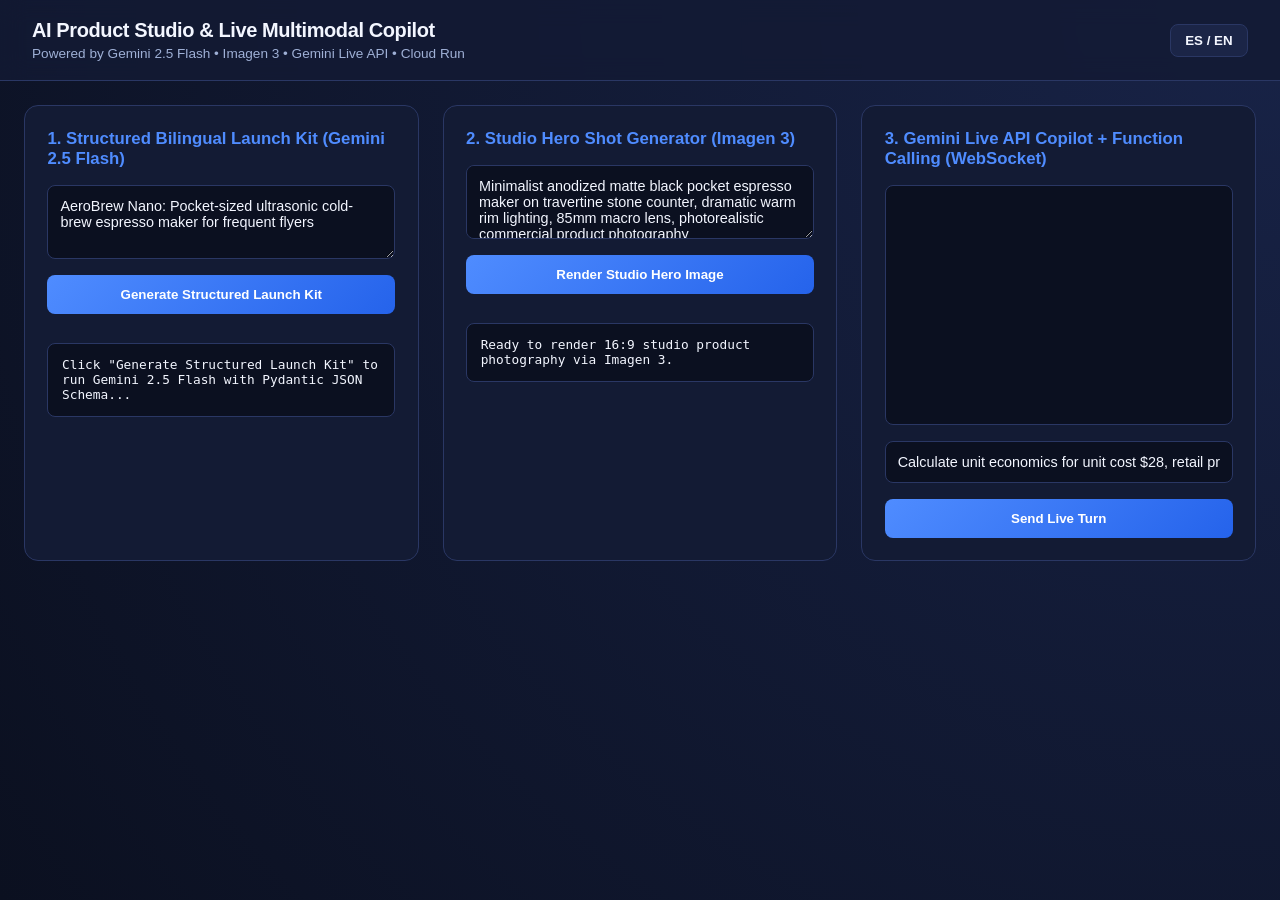
==== milestone-project/app/static/index.html @ a50e4088 "feat: initialize bilingual (EN/ES) Google AI Studio Zero-to-Hero course, labs, Cloud Run capstone & " ====
<!DOCTYPE html>
<html lang="en">
<head>
  <meta charset="UTF-8" />
  <meta name="viewport" content="width=device-width, initial-scale=1.0" />
  <title>AI Product Studio & Live Multimodal Copilot</title>
  <style>
    :root {
      --bg: #0b1020;
      --surface: #131b34;
      --surface-alt: #1b2547;
      --accent: #4f8cff;
      --accent-2: #34d399;
      --text: #f3f6ff;
      --muted: #9fb0d6;
      --border: #2a3764;
    }
    * { box-sizing: border-box; }
    body {
      margin: 0;
      font-family: 'Inter', -apple-system, BlinkMacSystemFont, sans-serif;
      background: radial-gradient(circle at top right, #182347, var(--bg));
      color: var(--text);
      min-height: 100vh;
    }
    header {
      display: flex;
      justify-content: space-between;
      align-items: center;
      padding: 1.2rem 2rem;
      border-bottom: 1px solid var(--border);
      background: rgba(19, 27, 52, 0.85);
      backdrop-filter: blur(12px);
    }
    .brand h1 { margin: 0; font-size: 1.25rem; letter-spacing: -0.02em; }
    .brand p { margin: 0.25rem 0 0; font-size: 0.85rem; color: var(--muted); }
    .lang-toggle {
      background: var(--surface-alt);
      color: var(--text);
      border: 1px solid var(--border);
      padding: 0.5rem 0.9rem;
      border-radius: 8px;
      cursor: pointer;
      font-weight: 600;
    }
    main {
      max-width: 1280px;
      margin: 1.5rem auto;
      padding: 0 1.5rem;
      display: grid;
      grid-template-columns: repeat(auto-fit, minmax(360px, 1fr));
      gap: 1.5rem;
    }
    .card {
      background: var(--surface);
      border: 1px solid var(--border);
      border-radius: 14px;
      padding: 1.4rem;
      display: flex;
      flex-direction: column;
      gap: 1rem;
    }
    .card h2 { margin: 0; font-size: 1.05rem; color: var(--accent); }
    textarea, input {
      width: 100%;
      background: var(--bg);
      color: var(--text);
      border: 1px solid var(--border);
      border-radius: 8px;
      padding: 0.75rem;
      font-family: inherit;
      font-size: 0.9rem;
    }
    button.primary {
      background: linear-gradient(135deg, var(--accent), #2563eb);
      color: white;
      border: none;
      border-radius: 8px;
      padding: 0.75rem 1rem;
      font-weight: 600;
      cursor: pointer;
    }
    pre {
      background: var(--bg);
      border: 1px solid var(--border);
      border-radius: 8px;
      padding: 0.85rem;
      font-size: 0.8rem;
      max-height: 280px;
      overflow: auto;
      white-space: pre-wrap;
    }
    #hero-preview {
      width: 100%;
      border-radius: 10px;
      border: 1px solid var(--border);
      display: none;
    }
    .chat-log {
      background: var(--bg);
      border: 1px solid var(--border);
      border-radius: 8px;
      padding: 0.85rem;
      height: 240px;
      overflow-y: auto;
      font-size: 0.85rem;
      display: flex;
      flex-direction: column;
      gap: 0.5rem;
    }
    .msg-user { color: var(--accent-2); }
    .msg-tool { color: #fbbf24; font-family: monospace; font-size: 0.78rem; }
  </style>
</head>
<body>
  <header>
    <div class="brand">
      <h1 id="title-main">AI Product Studio & Live Multimodal Copilot</h1>
      <p id="title-sub">Powered by Gemini 2.5 Flash • Imagen 3 • Gemini Live API • Cloud Run</p>
    </div>
    <button class="lang-toggle" id="lang-btn" onclick="toggleLanguage()">ES / EN</button>
  </header>

  <main>
    <!-- 1. Structured Launch Brief Generator -->
    <section class="card">
      <h2 id="h-brief">1. Structured Bilingual Launch Kit (Gemini 2.5 Flash)</h2>
      <textarea id="concept-input" rows="3">AeroBrew Nano: Pocket-sized ultrasonic cold-brew espresso maker for frequent flyers</textarea>
      <button class="primary" onclick="generateBrief()" id="btn-brief">Generate Structured Launch Kit</button>
      <pre id="brief-output">Click "Generate Structured Launch Kit" to run Gemini 2.5 Flash with Pydantic JSON Schema...</pre>
    </section>

    <!-- 2. Imagen 3 Hero Studio -->
    <section class="card">
      <h2 id="h-imagen">2. Studio Hero Shot Generator (Imagen 3)</h2>
      <textarea id="imagen-prompt" rows="3">Minimalist anodized matte black pocket espresso maker on travertine stone counter, dramatic warm rim lighting, 85mm macro lens, photorealistic commercial product photography</textarea>
      <button class="primary" onclick="generateImage()" id="btn-imagen">Render Studio Hero Image</button>
      <img id="hero-preview" alt="Generated Imagen 3 Hero Shot" />
      <pre id="imagen-status">Ready to render 16:9 studio product photography via Imagen 3.</pre>
    </section>

    <!-- 3. Gemini Live API WebSocket Copilot -->
    <section class="card">
      <h2 id="h-live">3. Gemini Live API Copilot + Function Calling (WebSocket)</h2>
      <div class="chat-log" id="chat-log"></div>
      <input id="live-input" type="text" value="Calculate unit economics for unit cost $28, retail price $99, and CAC $22." />
      <button class="primary" onclick="sendLiveMessage()" id="btn-live">Send Live Turn</button>
    </section>
  </main>

  <script>
    let lang = 'en';
    let ws = null;

    const I18N = {
      en: {
        titleMain: 'AI Product Studio & Live Multimodal Copilot',
        titleSub: 'Powered by Gemini 2.5 Flash • Imagen 3 • Gemini Live API • Cloud Run',
        hBrief: '1. Structured Bilingual Launch Kit (Gemini 2.5 Flash)',
        btnBrief: 'Generate Structured Launch Kit',
        hImagen: '2. Studio Hero Shot Generator (Imagen 3)',
        btnImagen: 'Render Studio Hero Image',
        hLive: '3. Gemini Live API Copilot + Function Calling (WebSocket)',
        btnLive: 'Send Live Turn',
      },
      es: {
        titleMain: 'Estudio de Productos IA y Copiloto Multimodal en Vivo',
        titleSub: 'Impulsado por Gemini 2.5 Flash • Imagen 3 • Gemini Live API • Cloud Run',
        hBrief: '1. Kit de Lanzamiento Estructurado Bilingüe (Gemini 2.5 Flash)',
        btnBrief: 'Generar Kit de Lanzamiento JSON',
        hImagen: '2. Generador de Fotografía Hero de Estudio (Imagen 3)',
        btnImagen: 'Renderizar Fotografía con Imagen 3',
        hLive: '3. Copiloto en Vivo Gemini Live API + Herramientas (WebSocket)',
        btnLive: 'Enviar Mensaje en Vivo',
      }
    };

    function toggleLanguage() {
      lang = lang === 'en' ? 'es' : 'en';
      const t = I18N[lang];
      document.getElementById('title-main').textContent = t.titleMain;
      document.getElementById('title-sub').textContent = t.titleSub;
      document.getElementById('h-brief').textContent = t.hBrief;
      document.getElementById('btn-brief').textContent = t.btnBrief;
      document.getElementById('h-imagen').textContent = t.hImagen;
      document.getElementById('btn-imagen').textContent = t.btnImagen;
      document.getElementById('h-live').textContent = t.hLive;
      document.getElementById('btn-live').textContent = t.btnLive;
    }

    async function generateBrief() {
      const out = document.getElementById('brief-output');
      out.textContent = 'Generating structured bilingual brief with Gemini 2.5 Flash...';
      try {
        const res = await fetch('/api/generate-brief', {
          method: 'POST',
          headers: { 'Content-Type': 'application/json' },
          body: JSON.stringify({ concept: document.getElementById('concept-input').value })
        });
        const data = await res.json();
        out.textContent = JSON.stringify(data, null, 2);
        if (data.imagen_hero_prompt) {
          document.getElementById('imagen-prompt').value = data.imagen_hero_prompt;
        }
      } catch (err) {
        out.textContent = 'Error: ' + err.message;
      }
    }

    async function generateImage() {
      const status = document.getElementById('imagen-status');
      const img = document.getElementById('hero-preview');
      status.textContent = 'Rendering 16:9 product hero image with Imagen 3...';
      try {
        const res = await fetch('/api/generate-image', {
          method: 'POST',
          headers: { 'Content-Type': 'application/json' },
          body: JSON.stringify({ prompt: document.getElementById('imagen-prompt').value })
        });
        const data = await res.json();
        if (data.image_base64) {
          img.src = `data:${data.mime_type};base64,${data.image_base64}`;
          img.style.display = 'block';
          status.textContent = 'Rendered successfully via imagen-3.0-generate-002.';
        } else {
          status.textContent = JSON.stringify(data);
        }
      } catch (err) {
        status.textContent = 'Error: ' + err.message;
      }
    }

    function ensureWebSocket() {
      if (ws && ws.readyState === WebSocket.OPEN) return ws;
      const proto = location.protocol === 'https:' ? 'wss:' : 'ws:';
      ws = new WebSocket(`${proto}//${location.host}/ws/live-copilot`);
      const log = document.getElementById('chat-log');
      let currentBotSpan = null;

      ws.onmessage = (event) => {
        const msg = JSON.parse(event.data);
        if (msg.type === 'tool_call') {
          const div = document.createElement('div');
          div.className = 'msg-tool';
          div.textContent = `[Tool] ${msg.name}(${JSON.stringify(msg.args)}) -> ${JSON.stringify(msg.result)}`;
          log.appendChild(div);
        } else if (msg.type === 'token') {
          if (!currentBotSpan) {
            currentBotSpan = document.createElement('div');
            currentBotSpan.textContent = 'Copilot: ';
            log.appendChild(currentBotSpan);
          }
          currentBotSpan.textContent += msg.text;
        } else if (msg.type === 'turn_complete') {
          currentBotSpan = null;
        }
        log.scrollTop = log.scrollHeight;
      };
      return ws;
    }

    function sendLiveMessage() {
      const input = document.getElementById('live-input');
      const text = input.value.trim();
      if (!text) return;
      const log = document.getElementById('chat-log');
      const div = document.createElement('div');
      div.className = 'msg-user';
      div.textContent = `You: ${text}`;
      log.appendChild(div);

      const socket = ensureWebSocket();
      const sendPayload = () => socket.send(JSON.stringify({ message: text }));
      if (socket.readyState === WebSocket.OPEN) {
        sendPayload();
      } else {
        socket.addEventListener('open', sendPayload, { once: true });
      }
    }
  </script>
</body>
</html>
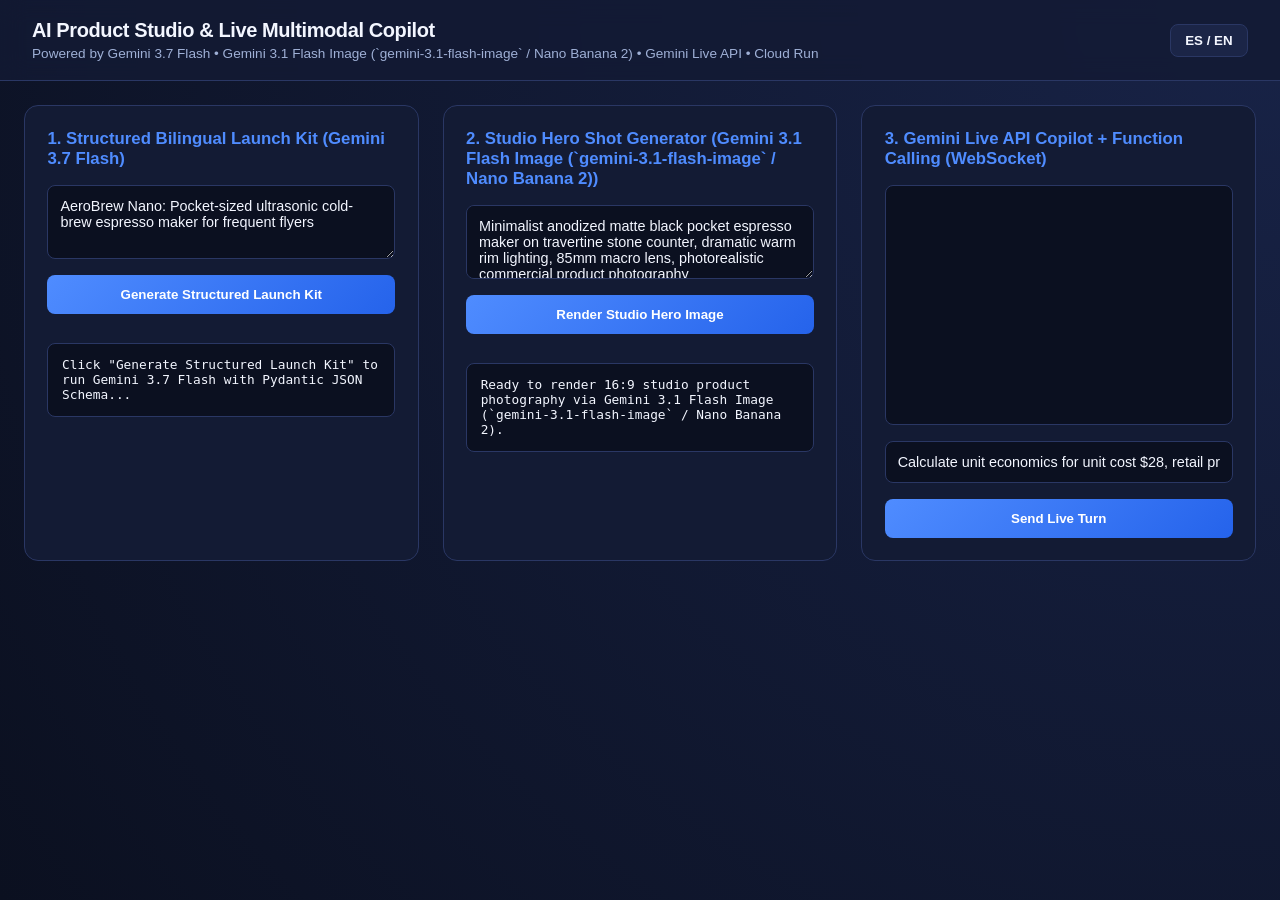
==== commit 7a10db64: "feat: upgrade all models across curriculum, labs, portal & notebooks to Sep 2026 lineup (Gemini 3.7 " ====
--- a/milestone-project/app/static/index.html
+++ b/milestone-project/app/static/index.html
@@ -116,7 +116,7 @@
   <header>
     <div class="brand">
       <h1 id="title-main">AI Product Studio & Live Multimodal Copilot</h1>
-      <p id="title-sub">Powered by Gemini 2.5 Flash • Imagen 3 • Gemini Live API • Cloud Run</p>
+      <p id="title-sub">Powered by Gemini 3.7 Flash • Gemini 3.1 Flash Image (`gemini-3.1-flash-image` / Nano Banana 2) • Gemini Live API • Cloud Run</p>
     </div>
     <button class="lang-toggle" id="lang-btn" onclick="toggleLanguage()">ES / EN</button>
   </header>
@@ -124,19 +124,19 @@
   <main>
     <!-- 1. Structured Launch Brief Generator -->
     <section class="card">
-      <h2 id="h-brief">1. Structured Bilingual Launch Kit (Gemini 2.5 Flash)</h2>
+      <h2 id="h-brief">1. Structured Bilingual Launch Kit (Gemini 3.7 Flash)</h2>
       <textarea id="concept-input" rows="3">AeroBrew Nano: Pocket-sized ultrasonic cold-brew espresso maker for frequent flyers</textarea>
       <button class="primary" onclick="generateBrief()" id="btn-brief">Generate Structured Launch Kit</button>
-      <pre id="brief-output">Click "Generate Structured Launch Kit" to run Gemini 2.5 Flash with Pydantic JSON Schema...</pre>
+      <pre id="brief-output">Click "Generate Structured Launch Kit" to run Gemini 3.7 Flash with Pydantic JSON Schema...</pre>
     </section>
 
-    <!-- 2. Imagen 3 Hero Studio -->
+    <!-- 2. Gemini 3.1 Flash Image (`gemini-3.1-flash-image` / Nano Banana 2) Hero Studio -->
     <section class="card">
-      <h2 id="h-imagen">2. Studio Hero Shot Generator (Imagen 3)</h2>
+      <h2 id="h-imagen">2. Studio Hero Shot Generator (Gemini 3.1 Flash Image (`gemini-3.1-flash-image` / Nano Banana 2))</h2>
       <textarea id="imagen-prompt" rows="3">Minimalist anodized matte black pocket espresso maker on travertine stone counter, dramatic warm rim lighting, 85mm macro lens, photorealistic commercial product photography</textarea>
       <button class="primary" onclick="generateImage()" id="btn-imagen">Render Studio Hero Image</button>
-      <img id="hero-preview" alt="Generated Imagen 3 Hero Shot" />
-      <pre id="imagen-status">Ready to render 16:9 studio product photography via Imagen 3.</pre>
+      <img id="hero-preview" alt="Generated Gemini 3.1 Flash Image (`gemini-3.1-flash-image` / Nano Banana 2) Hero Shot" />
+      <pre id="imagen-status">Ready to render 16:9 studio product photography via Gemini 3.1 Flash Image (`gemini-3.1-flash-image` / Nano Banana 2).</pre>
     </section>
 
     <!-- 3. Gemini Live API WebSocket Copilot -->
@@ -155,21 +155,21 @@
     const I18N = {
       en: {
         titleMain: 'AI Product Studio & Live Multimodal Copilot',
-        titleSub: 'Powered by Gemini 2.5 Flash • Imagen 3 • Gemini Live API • Cloud Run',
-        hBrief: '1. Structured Bilingual Launch Kit (Gemini 2.5 Flash)',
+        titleSub: 'Powered by Gemini 3.7 Flash • Gemini 3.1 Flash Image (`gemini-3.1-flash-image` / Nano Banana 2) • Gemini Live API • Cloud Run',
+        hBrief: '1. Structured Bilingual Launch Kit (Gemini 3.7 Flash)',
         btnBrief: 'Generate Structured Launch Kit',
-        hImagen: '2. Studio Hero Shot Generator (Imagen 3)',
+        hImagen: '2. Studio Hero Shot Generator (Gemini 3.1 Flash Image (`gemini-3.1-flash-image` / Nano Banana 2))',
         btnImagen: 'Render Studio Hero Image',
         hLive: '3. Gemini Live API Copilot + Function Calling (WebSocket)',
         btnLive: 'Send Live Turn',
       },
       es: {
         titleMain: 'Estudio de Productos IA y Copiloto Multimodal en Vivo',
-        titleSub: 'Impulsado por Gemini 2.5 Flash • Imagen 3 • Gemini Live API • Cloud Run',
-        hBrief: '1. Kit de Lanzamiento Estructurado Bilingüe (Gemini 2.5 Flash)',
+        titleSub: 'Impulsado por Gemini 3.7 Flash • Gemini 3.1 Flash Image (`gemini-3.1-flash-image` / Nano Banana 2) • Gemini Live API • Cloud Run',
+        hBrief: '1. Kit de Lanzamiento Estructurado Bilingüe (Gemini 3.7 Flash)',
         btnBrief: 'Generar Kit de Lanzamiento JSON',
-        hImagen: '2. Generador de Fotografía Hero de Estudio (Imagen 3)',
-        btnImagen: 'Renderizar Fotografía con Imagen 3',
+        hImagen: '2. Generador de Fotografía Hero de Estudio (Gemini 3.1 Flash Image (`gemini-3.1-flash-image` / Nano Banana 2))',
+        btnImagen: 'Renderizar Fotografía con Gemini 3.1 Flash Image (`gemini-3.1-flash-image` / Nano Banana 2)',
         hLive: '3. Copiloto en Vivo Gemini Live API + Herramientas (WebSocket)',
         btnLive: 'Enviar Mensaje en Vivo',
       }
@@ -190,7 +190,7 @@
 
     async function generateBrief() {
       const out = document.getElementById('brief-output');
-      out.textContent = 'Generating structured bilingual brief with Gemini 2.5 Flash...';
+      out.textContent = 'Generating structured bilingual brief with Gemini 3.7 Flash...';
       try {
         const res = await fetch('/api/generate-brief', {
           method: 'POST',
@@ -210,7 +210,7 @@
     async function generateImage() {
       const status = document.getElementById('imagen-status');
       const img = document.getElementById('hero-preview');
-      status.textContent = 'Rendering 16:9 product hero image with Imagen 3...';
+      status.textContent = 'Rendering 16:9 product hero image with Gemini 3.1 Flash Image (`gemini-3.1-flash-image` / Nano Banana 2)...';
       try {
         const res = await fetch('/api/generate-image', {
           method: 'POST',
@@ -221,7 +221,7 @@
         if (data.image_base64) {
           img.src = `data:${data.mime_type};base64,${data.image_base64}`;
           img.style.display = 'block';
-          status.textContent = 'Rendered successfully via imagen-3.0-generate-002.';
+          status.textContent = 'Rendered successfully via gemini-3.1-flash-image.';
         } else {
           status.textContent = JSON.stringify(data);
         }
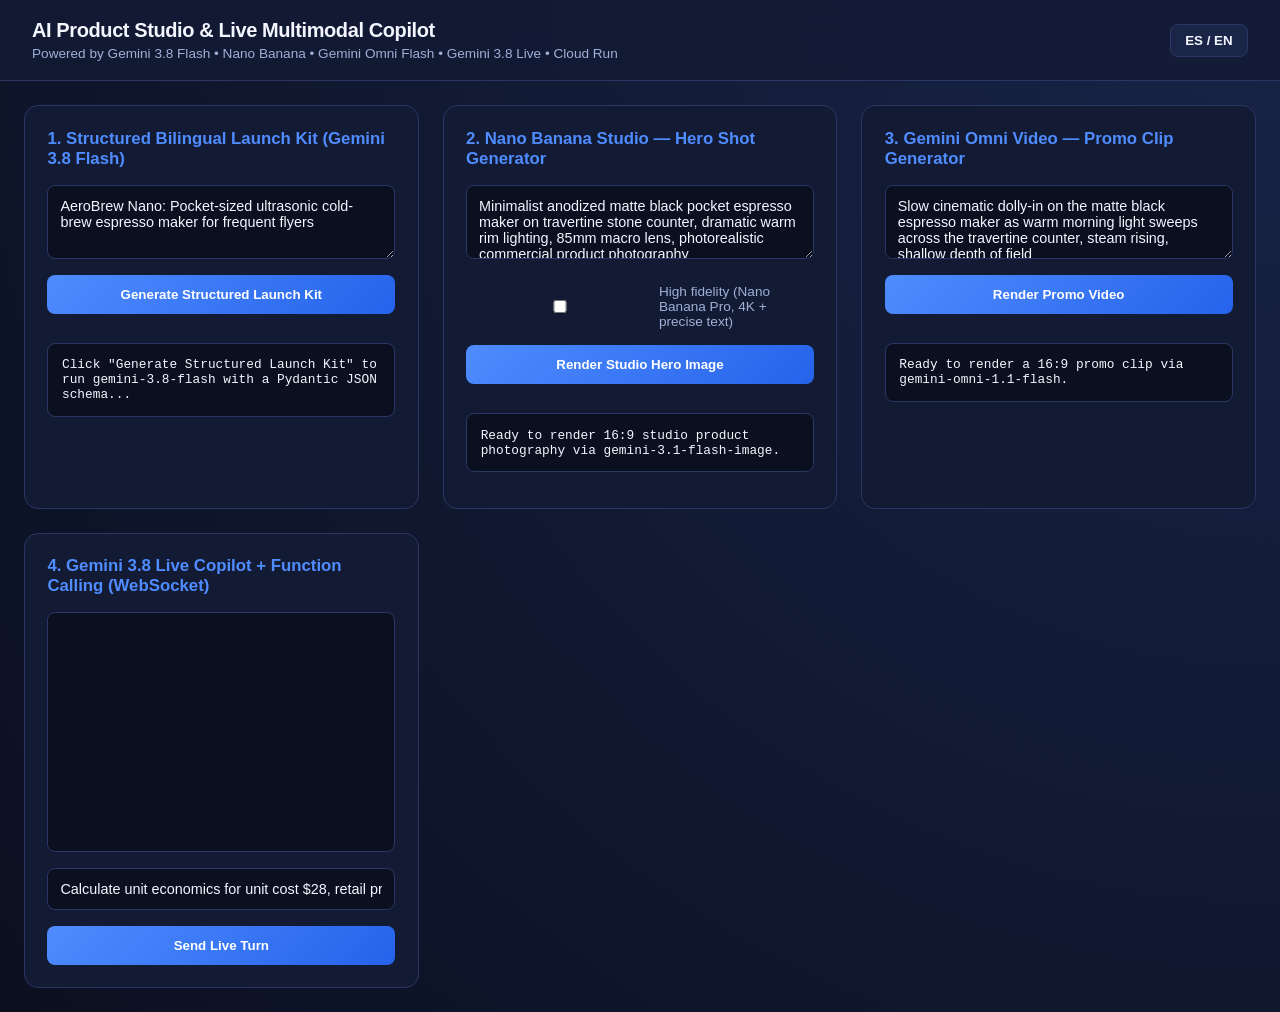
==== commit 164de778: "feat: upgrade all Gemini 3.7 Flash references to Gemini 3.8 Flash (gemini-3.8-flash)" ====
--- a/milestone-project/app/static/index.html
+++ b/milestone-project/app/static/index.html
@@ -108,6 +108,21 @@
       flex-direction: column;
       gap: 0.5rem;
     }
+    .opt {
+      display: flex;
+      align-items: center;
+      gap: 0.4rem;
+      margin-top: 0.6rem;
+      font-size: 0.85rem;
+      color: var(--muted);
+    }
+    #promo-preview {
+      display: none;
+      width: 100%;
+      margin-top: 0.85rem;
+      border-radius: 8px;
+      border: 1px solid var(--border);
+    }
     .msg-user { color: var(--accent-2); }
     .msg-tool { color: #fbbf24; font-family: monospace; font-size: 0.78rem; }
   </style>
@@ -116,7 +131,7 @@
   <header>
     <div class="brand">
       <h1 id="title-main">AI Product Studio & Live Multimodal Copilot</h1>
-      <p id="title-sub">Powered by Gemini 3.7 Flash • Gemini 3.1 Flash Image (`gemini-3.1-flash-image` / Nano Banana 2) • Gemini Live API • Cloud Run</p>
+      <p id="title-sub">Powered by Gemini 3.8 Flash • Nano Banana • Gemini Omni Flash • Gemini 3.8 Live • Cloud Run</p>
     </div>
     <button class="lang-toggle" id="lang-btn" onclick="toggleLanguage()">ES / EN</button>
   </header>
@@ -124,24 +139,34 @@
   <main>
     <!-- 1. Structured Launch Brief Generator -->
     <section class="card">
-      <h2 id="h-brief">1. Structured Bilingual Launch Kit (Gemini 3.7 Flash)</h2>
+      <h2 id="h-brief">1. Structured Bilingual Launch Kit (Gemini 3.8 Flash)</h2>
       <textarea id="concept-input" rows="3">AeroBrew Nano: Pocket-sized ultrasonic cold-brew espresso maker for frequent flyers</textarea>
       <button class="primary" onclick="generateBrief()" id="btn-brief">Generate Structured Launch Kit</button>
-      <pre id="brief-output">Click "Generate Structured Launch Kit" to run Gemini 3.7 Flash with Pydantic JSON Schema...</pre>
+      <pre id="brief-output">Click "Generate Structured Launch Kit" to run gemini-3.8-flash with a Pydantic JSON schema...</pre>
     </section>
 
-    <!-- 2. Gemini 3.1 Flash Image (`gemini-3.1-flash-image` / Nano Banana 2) Hero Studio -->
+    <!-- 2. Nano Banana Studio -->
     <section class="card">
-      <h2 id="h-imagen">2. Studio Hero Shot Generator (Gemini 3.1 Flash Image (`gemini-3.1-flash-image` / Nano Banana 2))</h2>
-      <textarea id="imagen-prompt" rows="3">Minimalist anodized matte black pocket espresso maker on travertine stone counter, dramatic warm rim lighting, 85mm macro lens, photorealistic commercial product photography</textarea>
-      <button class="primary" onclick="generateImage()" id="btn-imagen">Render Studio Hero Image</button>
-      <img id="hero-preview" alt="Generated Gemini 3.1 Flash Image (`gemini-3.1-flash-image` / Nano Banana 2) Hero Shot" />
-      <pre id="imagen-status">Ready to render 16:9 studio product photography via Gemini 3.1 Flash Image (`gemini-3.1-flash-image` / Nano Banana 2).</pre>
+      <h2 id="h-image">2. Nano Banana Studio — Hero Shot Generator</h2>
+      <textarea id="image-prompt" rows="3">Minimalist anodized matte black pocket espresso maker on travertine stone counter, dramatic warm rim lighting, 85mm macro lens, photorealistic commercial product photography</textarea>
+      <label class="opt"><input type="checkbox" id="image-hifi" /> <span id="lbl-hifi">High fidelity (Nano Banana Pro, 4K + precise text)</span></label>
+      <button class="primary" onclick="generateImage()" id="btn-image">Render Studio Hero Image</button>
+      <img id="hero-preview" alt="Generated studio hero shot" />
+      <pre id="image-status">Ready to render 16:9 studio product photography via gemini-3.1-flash-image.</pre>
     </section>
 
-    <!-- 3. Gemini Live API WebSocket Copilot -->
+    <!-- 3. Gemini Omni Video -->
     <section class="card">
-      <h2 id="h-live">3. Gemini Live API Copilot + Function Calling (WebSocket)</h2>
+      <h2 id="h-video">3. Gemini Omni Video — Promo Clip Generator</h2>
+      <textarea id="video-prompt" rows="3">Slow cinematic dolly-in on the matte black espresso maker as warm morning light sweeps across the travertine counter, steam rising, shallow depth of field</textarea>
+      <button class="primary" onclick="generateVideo()" id="btn-video">Render Promo Video</button>
+      <video id="promo-preview" controls playsinline></video>
+      <pre id="video-status">Ready to render a 16:9 promo clip via gemini-omni-1.1-flash.</pre>
+    </section>
+
+    <!-- 4. Gemini Live API WebSocket Copilot -->
+    <section class="card">
+      <h2 id="h-live">4. Gemini 3.8 Live Copilot + Function Calling (WebSocket)</h2>
       <div class="chat-log" id="chat-log"></div>
       <input id="live-input" type="text" value="Calculate unit economics for unit cost $28, retail price $99, and CAC $22." />
       <button class="primary" onclick="sendLiveMessage()" id="btn-live">Send Live Turn</button>
@@ -155,22 +180,28 @@
     const I18N = {
       en: {
         titleMain: 'AI Product Studio & Live Multimodal Copilot',
-        titleSub: 'Powered by Gemini 3.7 Flash • Gemini 3.1 Flash Image (`gemini-3.1-flash-image` / Nano Banana 2) • Gemini Live API • Cloud Run',
-        hBrief: '1. Structured Bilingual Launch Kit (Gemini 3.7 Flash)',
+        titleSub: 'Powered by Gemini 3.8 Flash • Nano Banana • Gemini Omni Flash • Gemini 3.8 Live • Cloud Run',
+        hBrief: '1. Structured Bilingual Launch Kit (Gemini 3.8 Flash)',
         btnBrief: 'Generate Structured Launch Kit',
-        hImagen: '2. Studio Hero Shot Generator (Gemini 3.1 Flash Image (`gemini-3.1-flash-image` / Nano Banana 2))',
-        btnImagen: 'Render Studio Hero Image',
-        hLive: '3. Gemini Live API Copilot + Function Calling (WebSocket)',
+        hImage: '2. Nano Banana Studio — Hero Shot Generator',
+        lblHifi: 'High fidelity (Nano Banana Pro, 4K + precise text)',
+        btnImage: 'Render Studio Hero Image',
+        hVideo: '3. Gemini Omni Video — Promo Clip Generator',
+        btnVideo: 'Render Promo Video',
+        hLive: '4. Gemini 3.8 Live Copilot + Function Calling (WebSocket)',
         btnLive: 'Send Live Turn',
       },
       es: {
         titleMain: 'Estudio de Productos IA y Copiloto Multimodal en Vivo',
-        titleSub: 'Impulsado por Gemini 3.7 Flash • Gemini 3.1 Flash Image (`gemini-3.1-flash-image` / Nano Banana 2) • Gemini Live API • Cloud Run',
-        hBrief: '1. Kit de Lanzamiento Estructurado Bilingüe (Gemini 3.7 Flash)',
+        titleSub: 'Impulsado por Gemini 3.8 Flash • Nano Banana • Gemini Omni Flash • Gemini 3.8 Live • Cloud Run',
+        hBrief: '1. Kit de Lanzamiento Estructurado Bilingüe (Gemini 3.8 Flash)',
         btnBrief: 'Generar Kit de Lanzamiento JSON',
-        hImagen: '2. Generador de Fotografía Hero de Estudio (Gemini 3.1 Flash Image (`gemini-3.1-flash-image` / Nano Banana 2))',
-        btnImagen: 'Renderizar Fotografía con Gemini 3.1 Flash Image (`gemini-3.1-flash-image` / Nano Banana 2)',
-        hLive: '3. Copiloto en Vivo Gemini Live API + Herramientas (WebSocket)',
+        hImage: '2. Estudio Nano Banana — Generador de Fotografía Hero',
+        lblHifi: 'Alta fidelidad (Nano Banana Pro, 4K y texto preciso)',
+        btnImage: 'Renderizar Fotografía Hero',
+        hVideo: '3. Video Gemini Omni — Generador de Clip Promocional',
+        btnVideo: 'Renderizar Video Promocional',
+        hLive: '4. Copiloto en Vivo Gemini 3.8 Live + Herramientas (WebSocket)',
         btnLive: 'Enviar Mensaje en Vivo',
       }
     };
@@ -182,15 +213,18 @@
       document.getElementById('title-sub').textContent = t.titleSub;
       document.getElementById('h-brief').textContent = t.hBrief;
       document.getElementById('btn-brief').textContent = t.btnBrief;
-      document.getElementById('h-imagen').textContent = t.hImagen;
-      document.getElementById('btn-imagen').textContent = t.btnImagen;
+      document.getElementById('h-image').textContent = t.hImage;
+      document.getElementById('lbl-hifi').textContent = t.lblHifi;
+      document.getElementById('btn-image').textContent = t.btnImage;
+      document.getElementById('h-video').textContent = t.hVideo;
+      document.getElementById('btn-video').textContent = t.btnVideo;
       document.getElementById('h-live').textContent = t.hLive;
       document.getElementById('btn-live').textContent = t.btnLive;
     }
 
     async function generateBrief() {
       const out = document.getElementById('brief-output');
-      out.textContent = 'Generating structured bilingual brief with Gemini 3.7 Flash...';
+      out.textContent = 'Generating structured bilingual brief with gemini-3.8-flash...';
       try {
         const res = await fetch('/api/generate-brief', {
           method: 'POST',
@@ -199,8 +233,11 @@
         });
         const data = await res.json();
         out.textContent = JSON.stringify(data, null, 2);
-        if (data.imagen_hero_prompt) {
-          document.getElementById('imagen-prompt').value = data.imagen_hero_prompt;
+        if (data.hero_image_prompt) {
+          document.getElementById('image-prompt').value = data.hero_image_prompt;
+        }
+        if (data.promo_video_prompt) {
+          document.getElementById('video-prompt').value = data.promo_video_prompt;
         }
       } catch (err) {
         out.textContent = 'Error: ' + err.message;
@@ -208,20 +245,47 @@
     }
 
     async function generateImage() {
-      const status = document.getElementById('imagen-status');
+      const status = document.getElementById('image-status');
       const img = document.getElementById('hero-preview');
-      status.textContent = 'Rendering 16:9 product hero image with Gemini 3.1 Flash Image (`gemini-3.1-flash-image` / Nano Banana 2)...';
+      const highFidelity = document.getElementById('image-hifi').checked;
+      status.textContent = 'Rendering 16:9 product hero image with Nano Banana...';
       try {
         const res = await fetch('/api/generate-image', {
           method: 'POST',
           headers: { 'Content-Type': 'application/json' },
-          body: JSON.stringify({ prompt: document.getElementById('imagen-prompt').value })
+          body: JSON.stringify({
+            prompt: document.getElementById('image-prompt').value,
+            high_fidelity: highFidelity
+          })
         });
         const data = await res.json();
         if (data.image_base64) {
           img.src = `data:${data.mime_type};base64,${data.image_base64}`;
           img.style.display = 'block';
-          status.textContent = 'Rendered successfully via gemini-3.1-flash-image.';
+          status.textContent = `Rendered successfully via ${data.model}. Images carry a SynthID watermark.`;
+        } else {
+          status.textContent = JSON.stringify(data);
+        }
+      } catch (err) {
+        status.textContent = 'Error: ' + err.message;
+      }
+    }
+
+    async function generateVideo() {
+      const status = document.getElementById('video-status');
+      const video = document.getElementById('promo-preview');
+      status.textContent = 'Rendering 16:9 promo clip with Gemini Omni Flash. This can take a minute...';
+      try {
+        const res = await fetch('/api/generate-video', {
+          method: 'POST',
+          headers: { 'Content-Type': 'application/json' },
+          body: JSON.stringify({ prompt: document.getElementById('video-prompt').value })
+        });
+        const data = await res.json();
+        if (data.video_base64) {
+          video.src = `data:${data.mime_type};base64,${data.video_base64}`;
+          video.style.display = 'block';
+          status.textContent = `Rendered successfully via ${data.model}.`;
         } else {
           status.textContent = JSON.stringify(data);
         }
